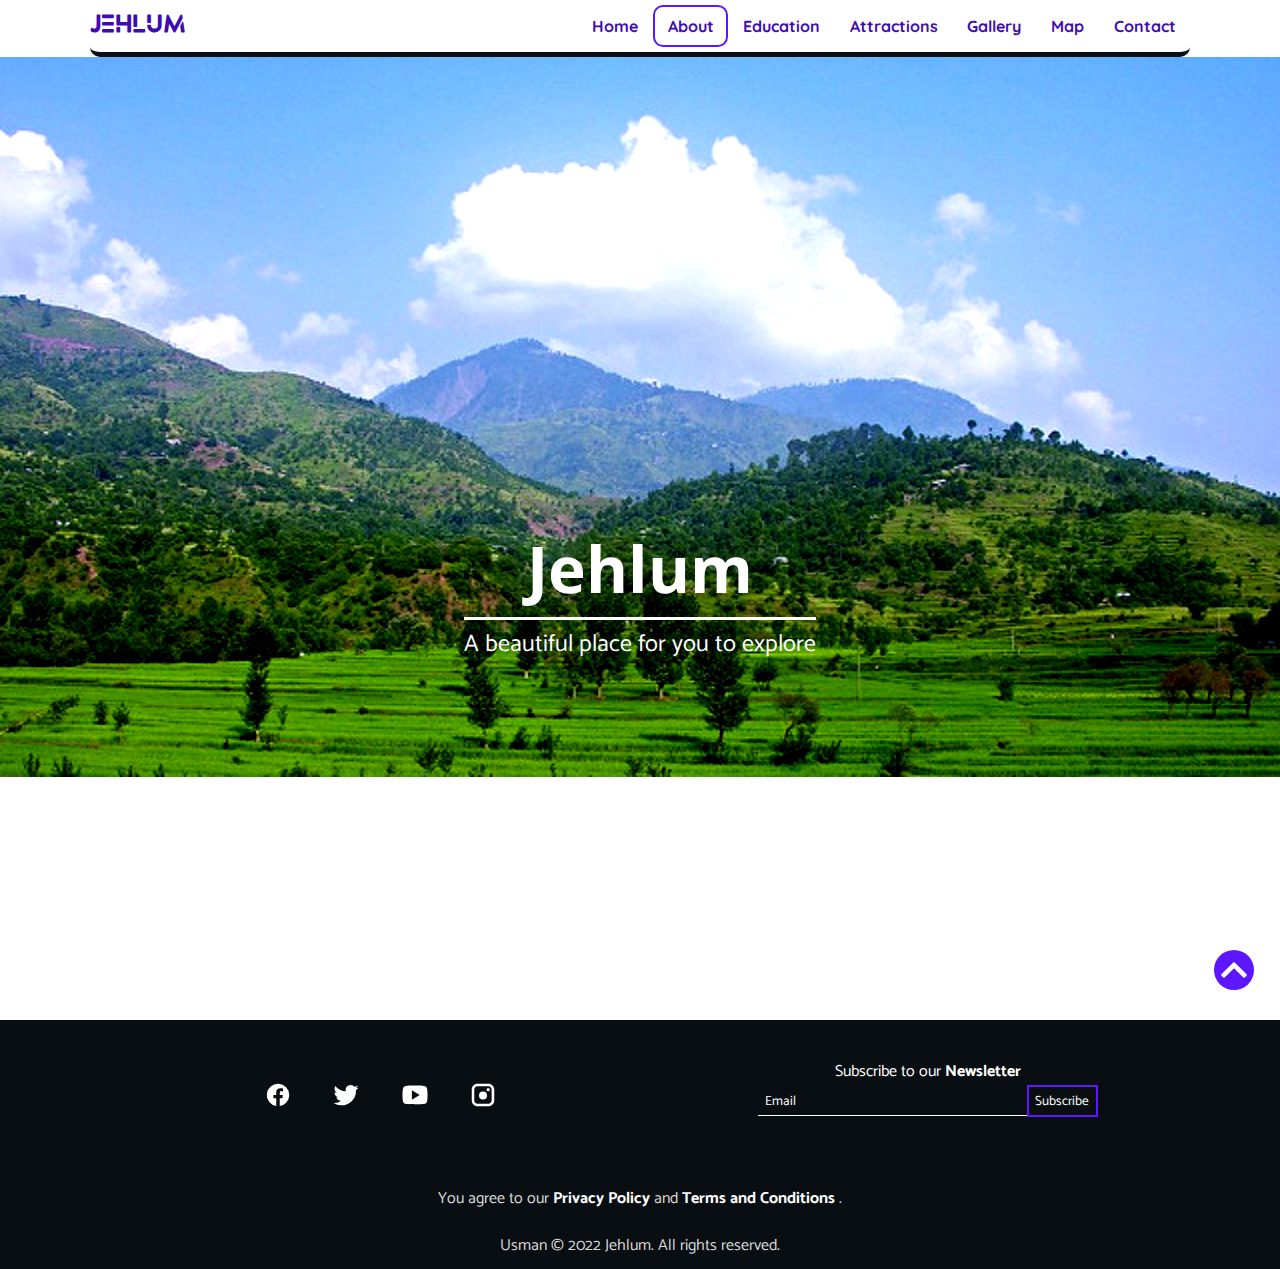
==== pages/about.html @ de86bc1b "created basic structure" ====
<!DOCTYPE html>
<html lang="en">

<head>
    <meta charset="UTF-8">
    <meta name="viewport" content="width=device-width, initial-scale=1.0">
    <link rel="stylesheet" href="../css/styles.css">
    <title>Jehlum - Home</title>
</head>

<body id="top">
    <header>
        <nav>
            <div class="navbar-container">
                <div id="logo">
                    <p>
                        <a href="../index.html">Jehlum</a>
                    </p>
                </div>
                <div class="menus">
                    <div class="navbar-menu-bars">
                        <a href="#" title="Menu">
                            <svg viewBox="0 0 283 200">
                                <rect x="0" y="0" style="fill:#010002;" width="283" height="47" />
                                <rect x="0" y="80" style="fill:#010002;" width="283" height="47" />
                                <rect x="0" y="160" style="fill:#010002;" width="283" height="47" />
                            </svg>
                        </a>
                    </div>

                    <div class="navbar-menu-list">
                        <ul>
                            <li><a href="../index.html">Home</a></li>
                            <li id="current_selected_nav"><a href="#">About</a></li>
                            <li>
                                <div class="dropdown">
                                    <a class="first" href="education/dina.html">Education</a>
                                    <div class="dropdown-content">
                                        <a href="education/dina.html">Dina</a>
                                        <a href="education/sohawa.html">Sohawa</a>
                                    </div>
                                </div>
                            </li>
                            <li>
                                <div class="dropdown">
                                    <a href="attraction/khewramines.html">Attractions</a>
                                    <div class="dropdown-content">
                                        <a href="attraction/khewramines.html">Khewra Mines</a>
                                        <a href="attraction/rohtasfort.html">Rohtas Fort</a>
                                    </div>
                                </div>
                            </li>
                            <li><a href="gallery.html">Gallery</a></li>
                            <li><a href="map.html">Map</a></li>
                            <li><a href="contact.html">Contact</a></li>
                        </ul>
                    </div>
                </div>
            </div>
        </nav>
    </header>
    <div class="page">
        <div class="cover-container">
            <figure id="cover-image">
                <img src="../graphics/images/home_cover.jpg" alt="cover">
            </figure>
            <div class="cover-content">
                <h1>
                    Jehlum
                </h1>
                <p>
                    A beautiful place for you to explore
                </p>
            </div>
        </div>
        <div class="main-container">
            <main>

            </main>
        </div>
        <footer>
            <div class="footer-container">
                <div id="back-to-top">
                    <a href="#top" title="Back to Top">
                        <svg viewBox="-32 0 512 512">
                            <path
                                d="M240.971 130.524l194.343 194.343c9.373 9.373 9.373 24.569 0 33.941l-22.667 22.667c-9.357 9.357-24.522 9.375-33.901.04L224 227.495 69.255 381.516c-9.379 9.335-24.544 9.317-33.901-.04l-22.667-22.667c-9.373-9.373-9.373-24.569 0-33.941L207.03 130.525c9.372-9.373 24.568-9.373 33.941-.001z">
                            </path>
                        </svg>
                    </a>
                </div>
                <div class="footer-top">
                    <div class="social-links">
                        <ul>
                            <li>
                                <a href="https://www.facebook.com/" title="Facebook" target="_blank">
                                    <svg viewBox="0 0 24 24">
                                        <path
                                            d="M21 12a9 9 0 10-10.41 8.89V14.6H8.31V12h2.28v-2A3.18 3.18 0 0114 6.52a14.32 14.32 0 012 .17v2.22h-1.13a1.29 1.29 0 00-1.46 1.4V12h2.49l-.4 2.6h-2.09v6.29A9 9 0 0021 12z">
                                        </path>
                                    </svg>
                                </a>
                            </li>
                            <li>
                                <a href="https://twitter.com/" title="Twitter" target="_blank">
                                    <svg viewBox="0 0 24 24">
                                        <path
                                            d="M8.29 20.25A11.59 11.59 0 0020 8.78v-.73a8.3 8.3 0 002-2.13 8.36 8.36 0 01-2.36.65 4.16 4.16 0 001.81-2.27 8.19 8.19 0 01-2.61 1 4.11 4.11 0 00-7 3.75 11.7 11.7 0 01-8.45-4.3 4.11 4.11 0 001.27 5.48 4.06 4.06 0 01-1.86-.52 4.11 4.11 0 003.29 4 4.13 4.13 0 01-1.85.07 4.12 4.12 0 003.83 2.85A8.25 8.25 0 013 18.47a7.929 7.929 0 01-1-.06 11.69 11.69 0 006.29 1.84">
                                        </path>
                                    </svg>
                                </a>
                            </li>
                            <li>
                                <a href="https://www.youtube.com/" title="Youtube" target="_blank">
                                    <svg viewBox="0 0 24 24">
                                        <path
                                            d="M21.79993,7.7356a4.80987,4.80987,0,0,0-.79456-2.1189,2.75914,2.75914,0,0,0-2.00378-.9021c-2.799-.217-6.9972-.217-6.9972-.217H11.995s-4.19812,0-6.99659.217a2.75983,2.75983,0,0,0-2.00378.9021,4.81806,4.81806,0,0,0-.79456,2.1189A34.36132,34.36132,0,0,0,2,11.18787v1.618a34.35272,34.35272,0,0,0,.20007,3.45288,4.8,4.8,0,0,0,.79456,2.11694,3.27043,3.27043,0,0,0,2.20508.91211C6.79956,19.45166,12,19.50232,12,19.50232s4.20264-.00745,7.00159-.22192a2.77147,2.77147,0,0,0,2.00378-.90406,4.80739,4.80739,0,0,0,.79456-2.11682A34.37352,34.37352,0,0,0,22,12.8064V11.18848A34.36535,34.36535,0,0,0,21.79993,7.7356ZM9.50232,15.75122V8.24878L15.75427,12Z">
                                        </path>
                                    </svg>
                                </a>
                            </li>
                            <li>
                                <a href="https://www.instagram.com/" title="Instagram" target="_blank">
                                    <svg viewBox="0 0 24 24">
                                        <path
                                            d="M16.3 5c1.4 0 2.6 1.2 2.6 2.6v8.8c0 1.4-1.2 2.6-2.6 2.6H7.6C6.2 19 5 17.8 5 16.4V7.6C5 6.2 6.1 5 7.6 5h8.7m0-2H7.6C5 3 3 5.1 3 7.6v8.8C3 18.9 5.1 21 7.6 21h8.8c2.5 0 4.6-2.1 4.6-4.6V7.6C20.9 5.1 18.9 3 16.3 3z">
                                        </path>
                                        <circle cx="12" cy="12.4" r="3.2"></circle>
                                        <circle cx="16.1" cy="7.7" r="1.3"></circle>
                                    </svg>
                                </a>
                            </li>
                        </ul>
                    </div>
                    <div class="newsletter">
                        <form action="#">
                            <div class="form-header">
                                <label for="email" class="newsletter-label">
                                    Subscribe to our <strong>Newsletter</strong>
                                </label>
                            </div>
                            <div class="form-values">
                                <input class="list" type="email" id="email" name="email" value="" placeholder="Email">
                                <button class="list" type="submit">
                                    Subscribe
                                </button>
                            </div>
                        </form>
                    </div>
                </div>
                <div class="footer-bottom">
                    <div class="privacy-policy">
                        <p>
                            You agree to our
                            <a href="privacypolicy.html"><strong>Privacy Policy</strong></a>
                            and
                            <a href="#"><strong>Terms and Conditions</strong></a>
                            .
                        </p>
                    </div>
                    <div class="copyright">
                        <p>
                            Usman &copy; 2022 Jehlum. All rights reserved.
                        </p>
                    </div>
                </div>
            </div>
        </footer>
    </div>
</body>

</html>
---- css/styles.css ----
@font-face {
    font-family: logoFont;
    src: url(../fonts/lequire_logo.otf);
}

@font-face {
    font-family: titleFont;
    src: url(../fonts/opensans_h1.ttf);
}

@font-face {
    font-family: headingFont;
    src: url(../fonts/quicksand_h2.ttf);
}

@font-face {
    font-family: paragraphFont;
    src: url(../fonts/catamaran_p.ttf);
}

:root {
    --black-color: #000;
    --white-color: #fff;
    --main-color: #3e0cb3;
    --second-color: #090e12;
    --third-color: #5c17ff;
    --fourth-color: #dad9d9;
}

body {
    width: 100%;
    background-color: var(--white-color);
    margin: 0;
    padding: 0;
}

h1 {
    font-family: titleFont, sans-serif;
    font-weight: bolder;
    font-size: 2rem;
}

h2 {
    font-size: 1.5rem !important;
}

h2,
p {
    font-family: paragraphFont, sans-serif;
    font-size: 1rem;
    color: var(--black-color);
}

.main-container {
    max-width: 1355px;
    margin: auto;
    padding: 5%;
}

.navbar-container {
    display: flex;
    justify-content: space-between;
    align-items: center;
    border-bottom: solid 5px var(--second-color);
    padding-bottom: 0.5vh 0;
    max-width: 1450px;
    margin: 0 7%;
    border-radius: 10px;
}

#logo p {
    font-family: logoFont;
    font-size: 1.5rem;
    font-weight: bold;
    margin: 0;
}

#logo p a {
    text-decoration: none;
    color: var(--main-color);
}

#logo p a:hover {
    text-shadow: 0 0 20px var(--main-color);
}

/* Mobile First Design */

.navbar-menu-bars {
    margin: 20px 30px;
}

.navbar-menu-bars a svg {
    width: 30px;
    height: auto;
    z-index: 1;
}

.navbar-menu-bars a svg:hover {
    box-shadow: 0 0 20px var(--third-color);
}

.navbar-menu-list {
    display: none;
}

footer {
    background-color: var(--second-color);
}

.footer-top {
    display: flex;
    flex-direction: column;
    padding: 0;
    margin: 0;
}

.social-links ul {
    display: flex;
    justify-content: center;
    align-items: center;
    padding: 0;
}

.social-links ul li {
    list-style: none;
    padding: 1% 1.5%;
}

.social-links ul li a svg:hover {
    border-radius: 40%;
    background-color: var(--main-color);
}

.social-links ul li a svg {
    width: 30px;
    padding: 5px;
    height: auto;
}

.social-links ul li a svg path,
.social-links ul li a svg circle {
    fill: var(--white-color);
}

.newsletter form {
    display: flex;
    flex-direction: column;
    align-items: center;
    justify-content: center;
    padding: 0;
    margin: 0;
}

.newsletter form .form-header label {
    padding: 10px;
    margin: 0;
    font-family: paragraphFont, sans-serif;
    color: var(--white-color);
}

.newsletter form .form-values {
    width: 100%;
    display: flex;
    align-items: center;
    justify-content: center;
    margin: 0 0 3% 0;
}

.newsletter form .form-values input {
    width: 40%;
    background-color: inherit;
    color: var(--white-color) !important;
    border: none;
    font-family: paragraphFont, sans-serif !important;
    padding: 0.5% 1%;
    border-bottom: solid 1px var(--white-color);
    font-family: paragraphFont, sans-serif;
}

.newsletter form .form-values input::placeholder {
    /* For Chrome, Firefox, Opera, Safari 10.1+ */
    color: var(--white-color);
    opacity: 1;
}

.newsletter form .form-values input:-ms-input-placeholder {
    /* For Internet Explorer 10+ */
    color: var(--white-color);
}

.newsletter form .form-values input::-ms-input-placeholder {
    /* For Microsoft Edge */
    color: var(--white-color);
}

.newsletter form .form-values input:focus {
    width: 50%;
    border: none;
    border-bottom: solid 1px var(--main-color);
    outline: none;
}

.newsletter form .form-values button {
    background-color: inherit;
    color: var(--white-color);
    font-family: paragraphFont, sans-serif;
    border: var(--third-color) solid 2px;
    padding: 0.5% 1%;
    cursor: pointer;
}

.newsletter form .form-values button:hover {
    background-color: var(--main-color);
    border: var(--main-color) solid 2px;
    box-shadow: 0 0 10px var(--main-color);
    color: var(--white-color);
}

.footer-bottom {
    display: flex;
    flex-direction: column;
    justify-content: center;
    align-items: center;
    text-align: center;
    margin-top: 2%;
}

.footer-bottom p {
    font-size: 1rem;
    color: var(--fourth-color);
    padding: 10px;
    margin: 0;
}

.footer-bottom p a {
    color: var(--white-color);
    text-decoration: none;
}

.footer-bottom p a:hover {
    text-decoration: underline;
    text-decoration-color: var(--white-color);
}

#back-to-top a svg {
    width: 30px;
    height: auto;
    padding: 5px;
    float: right;
    margin: -70px 2% 0 0;
    background-color: var(--third-color);
    border-radius: 30px;
}

#back-to-top a svg:hover {
    box-shadow: 0 0 10px var(--main-color);
    background-color: var(--main-color);
}

#back-to-top a svg path {
    fill: var(--white-color);
}

.footer-container {
    margin-top: 20%;
}

#cover-image {
    margin: 0;
    margin-top: 5%;
}

#cover-image img {
    width: 100%;
    height: auto;
    z-index: 0;
    filter: blur(2px);
    filter: contrast(1.5);
    /* opacity: 80%; */
}

.cover-content {
    display: flex;
    flex-direction: column;
    justify-content: center;
    align-items: center;
    text-align: center;
    position: relative;
    z-index: 1;
    margin-top: -25%;
    margin-bottom: 15%;
}

.cover-content h1 {
    margin: 0;
    color: var(--white-color);
}

.cover-content p {
    margin: 5px 0;
    padding: 5px 0;
    border-top: solid 3px var(--white-color);
    color: var(--white-color);
}

.jehlum-home p {
    text-align: justify;
}

.aside-image {
    display: flex;
    flex-direction: column;
    padding: 0;
    margin: 0;
    justify-content: center;
}

.aside-image figure {
    padding: 0;
    margin: 0;
}

.aside-image figure img {
    width: 100%;
    height: 50vw;
    padding: 0;
    margin: 0;
}

/* Tablets */

@media screen and (min-width: 700px) {
    /* Mostly same as Mobile */

    .newsletter form input:focus {
        width: 40%;
    }

    .footer-container {
        margin-top: 10%;
    }

    #cover-image img {
        width: 100%;
        height: 70vh;
    }

    .cover-content h1 {
        font-size: 3rem;
    }

    .cover-content p {
        font-size: 1.2rem;
    }

    h2 {
        font-size: 1.5rem !important;
    }

}

/* Desktops */

@media screen and (min-width: 1024px) {

    .navbar-menu-bars {
        display: none;
    }

    .navbar-menu-list {
        display: block;
    }

    .navbar-menu-list ul {
        padding: 0;
        display: flex;
        justify-content: center;
        text-align: center;
    }

    .navbar-menu-list ul li {
        list-style-type: none;
    }

    .navbar-menu-list ul li a {
        text-decoration: none;
        font-family: headingFont, Calibri;
        font-weight: bold;
        color: var(--main-color);
        font-size: 1rem;
        padding: 1vh 1vw;
        border: var(--white-color) solid 2px;
        position: relative;
        z-index: 0;
    }

    .navbar-menu-list ul li a:hover {
        border: var(--third-color) solid 2px;
        box-shadow: 0 0 10px var(--third-color);
        border-radius: 10px;
        z-index: 9;
    }

    .cover-container {
        z-index: 0;
    }

    .navbar-menu-list ul li .dropdown {
        position: relative;
        display: inline-block;
    }

    .navbar-menu-list ul li .dropdown .dropdown-content {
        padding: 20px;
        position: absolute;
        display: none;
        background-color: transparent;
        background-color: var(--white-color);
    }

    .navbar-menu-list ul li .dropdown .dropdown-content a {
        border: inherit solid 2px;
    }

    .navbar-menu-list ul li .dropdown:hover .dropdown-content {
        display: flex;
        flex-direction: column;
        z-index: 3;
    }

    .navbar-menu-list ul li .dropdown .dropdown-content a:hover {
        z-index: 4;
        border: var(--third-color) solid 2px;
    }

    #current_selected_nav a {
        border: var(--third-color) solid 2px;
        border-radius: 10px;
        z-index: 1;
    }

    .footer-top {
        flex-direction: row;
        justify-content: space-around;
        align-items: center;
    }

    .footer-container {
        margin-top: 7%;
    }

    .social-links {
        width: 50%;
        margin: 3% 0 1% 0;
    }

    .social-links ul {
        margin: 0;
        margin-right: -10%;
    }

    .social-links ul li {
        margin-right: 1%;
    }

    .newsletter {
        margin: 3% 0 1% 0;
        margin-left: -10%;
        width: 50%;
    }

    .newsletter form input {
        width: 50%;
    }

    .newsletter form input:focus {
        width: 60%;
    }

    #cover-image {
        margin: 0;
    }

    #cover-image img {
        width: 100%;
        height: 80vh;
    }

    .cover-content {
        margin-top: -20%;
        margin-bottom: 10%;
    }

    .cover-content h1 {
        font-size: 4rem;
    }

    .cover-content p {
        font-size: 1.5rem;
    }

    .aside-image {
        flex-direction: row;
        align-items: center;
    }

    .aside-image figure {
        width: 50%;
    }

    .aside-image figure img {
        width: 90%;
        height: auto;
        padding: 2%;
        margin: 0;
    }

    .aside-image p {
        width: 50%;
    }

}

/* Larger than 2k */

@media screen and (min-width: 1920px) {

    .navbar-container {
        margin: 0 auto;
    }
}
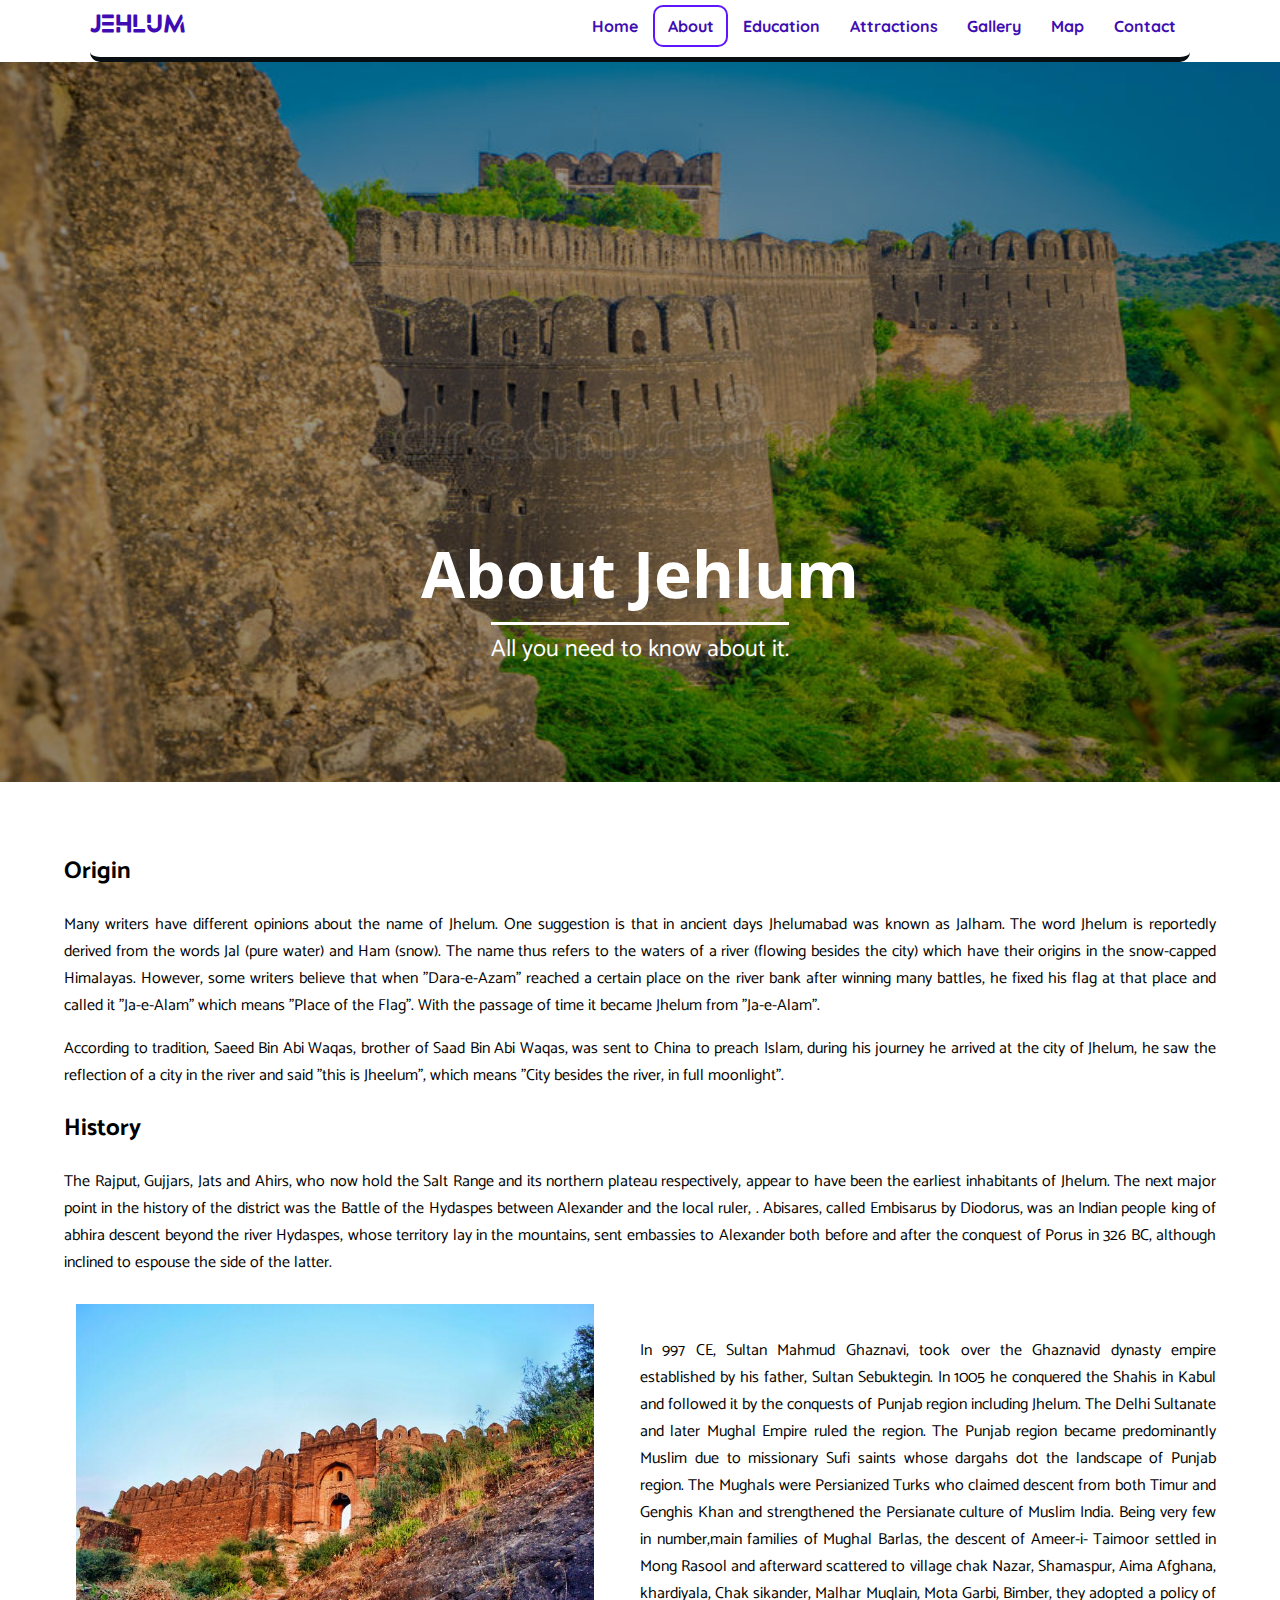
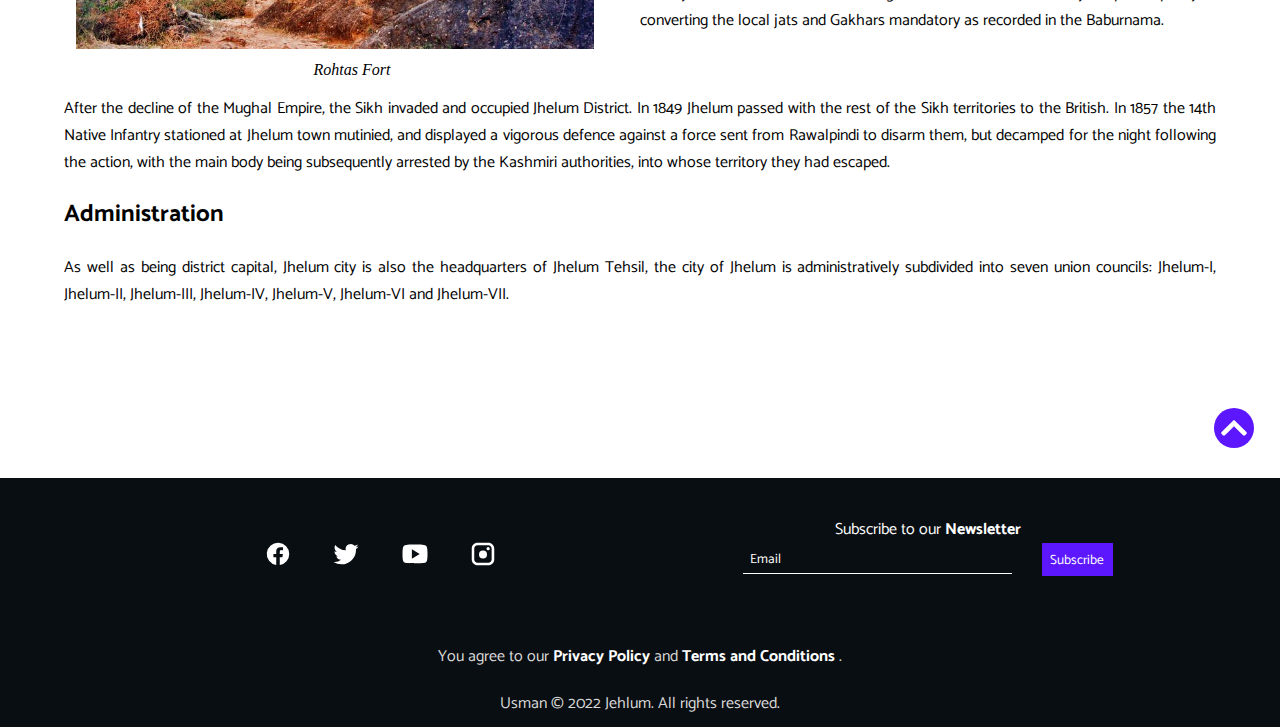
==== commit 9cf7619d: "update" ====
--- a/pages/about.html
+++ b/pages/about.html
@@ -5,7 +5,7 @@
     <meta charset="UTF-8">
     <meta name="viewport" content="width=device-width, initial-scale=1.0">
     <link rel="stylesheet" href="../css/styles.css">
-    <title>Jehlum - Home</title>
+    <title>About Jehlum</title>
 </head>
 
 <body id="top">
@@ -62,20 +62,95 @@
     <div class="page">
         <div class="cover-container">
             <figure id="cover-image">
-                <img src="../graphics/images/home_cover.jpg" alt="cover">
+                <img src="../graphics/images/aboutcover.jpg" alt="about page cover">
             </figure>
             <div class="cover-content">
                 <h1>
-                    Jehlum
+                    About Jehlum
                 </h1>
                 <p>
-                    A beautiful place for you to explore
+                    All you need to know about it.
                 </p>
             </div>
         </div>
         <div class="main-container">
             <main>
-
+                <div class="jehlum-home">
+                    <article class="origin">
+                        <h2>
+                            Origin
+                        </h2>
+                        <p>
+                            Many writers have different opinions about the name of Jhelum. One suggestion is that in
+                            ancient days Jhelumabad was known as Jalham. The word Jhelum is reportedly derived from the
+                            words Jal (pure water) and Ham (snow). The name thus refers to the waters of a river
+                            (flowing besides the city) which have their origins in the snow-capped Himalayas.
+                            However, some writers believe that when "Dara-e-Azam" reached a certain place on the river
+                            bank after winning many battles, he fixed his flag at that place and called it "Ja-e-Alam"
+                            which means "Place of the Flag". With the passage of time it became Jhelum from "Ja-e-Alam".
+                        </p>
+                        <p>
+                            According to tradition, Saeed Bin Abi Waqas, brother of Saad Bin Abi Waqas, was sent to
+                            China to preach Islam, during his journey he arrived at the city of Jhelum, he saw the
+                            reflection of a city in the river and said "this is Jheelum", which means "City
+                            besides the river, in full moonlight".
+                        </p>
+                    </article>
+                    <article class="history">
+                        <h2>
+                            History
+                        </h2>
+                        <p>
+                            The Rajput, Gujjars, Jats and Ahirs, who now hold the Salt Range and its
+                            northern plateau respectively, appear to have been the earliest inhabitants of Jhelum.
+                            The next major point in the history of the district was the Battle of the Hydaspes between
+                            Alexander and the local ruler, . Abisares, called
+                            Embisarus by Diodorus, was an Indian people king of abhira descent
+                            beyond the river Hydaspes, whose territory lay in the mountains, sent embassies to Alexander
+                            both before and after the conquest of Porus in 326 BC, although inclined to espouse the side
+                            of the latter.
+                        </p>
+                        <div class="aside-image">
+                            <figure>
+                                <img src="../graphics/images/about1.jpg" alt="Home Jehlum River">
+                                <figcaption>
+                                    <em>Rohtas Fort</em>
+                                </figcaption>
+                            </figure>
+                            <p>
+                                In 997 CE, Sultan Mahmud Ghaznavi, took over the Ghaznavid dynasty empire established by
+                                his father, Sultan Sebuktegin. In 1005 he conquered the Shahis in Kabul and followed it
+                                by the conquests of Punjab region including Jhelum. The Delhi Sultanate and later Mughal
+                                Empire ruled the region. The Punjab region became predominantly Muslim due to missionary
+                                Sufi saints whose dargahs dot the landscape of Punjab region. The Mughals were
+                                Persianized Turks who claimed descent from both Timur and Genghis Khan and strengthened
+                                the Persianate culture of Muslim India. Being very few in number,main families of Mughal
+                                Barlas, the descent of Ameer-i- Taimoor settled in Mong Rasool and afterward scattered
+                                to village chak Nazar, Shamaspur, Aima Afghana, khardiyala, Chak sikander, Malhar
+                                Muglain, Mota Garbi, Bimber, they adopted a policy of converting the local jats and
+                                Gakhars mandatory as recorded in the Baburnama.
+                            </p>
+                        </div>
+                        <p>
+                            After the decline of the Mughal Empire, the Sikh invaded and occupied Jhelum District. In
+                            1849 Jhelum passed with the rest of the Sikh territories to the British. In 1857 the 14th
+                            Native Infantry stationed at Jhelum town mutinied, and displayed a vigorous defence against
+                            a force sent from Rawalpindi to disarm them, but decamped for the night following the
+                            action, with the main body being subsequently arrested by the Kashmiri authorities, into
+                            whose territory they had escaped.
+                        </p>
+                    </article>
+                    <article class="administration">
+                        <h2>
+                            Administration
+                        </h2>
+                        <p>
+                            As well as being district capital, Jhelum city is also the headquarters of Jhelum Tehsil,
+                            the city of Jhelum is administratively subdivided into seven union councils: Jhelum-I,
+                            Jhelum-II, Jhelum-III, Jhelum-IV, Jhelum-V, Jhelum-VI and Jhelum-VII.
+                        </p>
+                    </article>
+                </div>
             </main>
         </div>
         <footer>
--- a/css/styles.css
+++ b/css/styles.css
@@ -1,21 +1,21 @@
 @font-face {
     font-family: logoFont;
-    src: url(../fonts/lequire_logo.otf);
+    src: url(../fonts/lequireLogo.otf);
 }
 
 @font-face {
     font-family: titleFont;
-    src: url(../fonts/opensans_h1.ttf);
+    src: url(../fonts/opensansH1.ttf);
 }
 
 @font-face {
     font-family: headingFont;
-    src: url(../fonts/quicksand_h2.ttf);
+    src: url(../fonts/quicksandH2.ttf);
 }
 
 @font-face {
     font-family: paragraphFont;
-    src: url(../fonts/catamaran_p.ttf);
+    src: url(../fonts/catamaranP.ttf);
 }
 
 :root {
@@ -35,7 +35,7 @@
 }
 
 h1 {
-    font-family: titleFont, sans-serif;
+    font-family: titleFont, Arial, sans-serif, Calibri;
     font-weight: bolder;
     font-size: 2rem;
 }
@@ -46,7 +46,7 @@
 
 h2,
 p {
-    font-family: paragraphFont, sans-serif;
+    font-family: paragraphFont, Arial, sans-serif, Calibri;
     font-size: 1rem;
     color: var(--black-color);
 }
@@ -62,14 +62,14 @@
     justify-content: space-between;
     align-items: center;
     border-bottom: solid 5px var(--second-color);
-    padding-bottom: 0.5vh 0;
+    padding-bottom: 0.5vh;
     max-width: 1450px;
     margin: 0 7%;
     border-radius: 10px;
 }
 
 #logo p {
-    font-family: logoFont;
+    font-family: logoFont, Arial, sans-serif, Calibri;
     font-size: 1.5rem;
     font-weight: bold;
     margin: 0;
@@ -96,6 +96,10 @@
     z-index: 1;
 }
 
+.navbar-menu-bars a svg rect {
+    fill: var(--main-color) !important;
+}
+
 .navbar-menu-bars a svg:hover {
     box-shadow: 0 0 20px var(--third-color);
 }
@@ -155,7 +159,7 @@
 .newsletter form .form-header label {
     padding: 10px;
     margin: 0;
-    font-family: paragraphFont, sans-serif;
+    font-family: paragraphFont, Arial, sans-serif, Calibri;
     color: var(--white-color);
 }
 
@@ -169,19 +173,19 @@
 
 .newsletter form .form-values input {
     width: 40%;
+    margin-right: 30px;
     background-color: inherit;
     color: var(--white-color) !important;
     border: none;
     font-family: paragraphFont, sans-serif !important;
     padding: 0.5% 1%;
     border-bottom: solid 1px var(--white-color);
-    font-family: paragraphFont, sans-serif;
+    font-family: paragraphFont, Arial, sans-serif, Calibri;
 }
 
 .newsletter form .form-values input::placeholder {
     /* For Chrome, Firefox, Opera, Safari 10.1+ */
     color: var(--white-color);
-    opacity: 1;
 }
 
 .newsletter form .form-values input:-ms-input-placeholder {
@@ -202,9 +206,9 @@
 }
 
 .newsletter form .form-values button {
-    background-color: inherit;
-    color: var(--white-color);
-    font-family: paragraphFont, sans-serif;
+    background-color: var(--third-color);
+    color: var(--white-color);
+    font-family: paragraphFont, Arial, sans-serif, Calibri;
     border: var(--third-color) solid 2px;
     padding: 0.5% 1%;
     cursor: pointer;
@@ -277,7 +281,7 @@
     z-index: 0;
     filter: blur(2px);
     filter: contrast(1.5);
-    /* opacity: 80%; */
+    filter: brightness(60%);
 }
 
 .cover-content {
@@ -289,7 +293,6 @@
     position: relative;
     z-index: 1;
     margin-top: -25%;
-    margin-bottom: 15%;
 }
 
 .cover-content h1 {
@@ -319,6 +322,10 @@
 .aside-image figure {
     padding: 0;
     margin: 0;
+    display: flex;
+    flex-direction: column;
+    justify-content: center;
+    text-align: center;
 }
 
 .aside-image figure img {
@@ -344,6 +351,10 @@
     #cover-image img {
         width: 100%;
         height: 70vh;
+    }
+
+    .cover-content {
+        margin-bottom: 5vh;
     }
 
     .cover-content h1 {
@@ -420,7 +431,8 @@
     }
 
     .navbar-menu-list ul li .dropdown .dropdown-content a {
-        border: inherit solid 2px;
+        border: var(--white-color) solid 2px;
+        white-space: nowrap;
     }
 
     .navbar-menu-list ul li .dropdown:hover .dropdown-content {
@@ -489,7 +501,7 @@
 
     .cover-content {
         margin-top: -20%;
-        margin-bottom: 10%;
+        margin-bottom: 10vh;
     }
 
     .cover-content h1 {
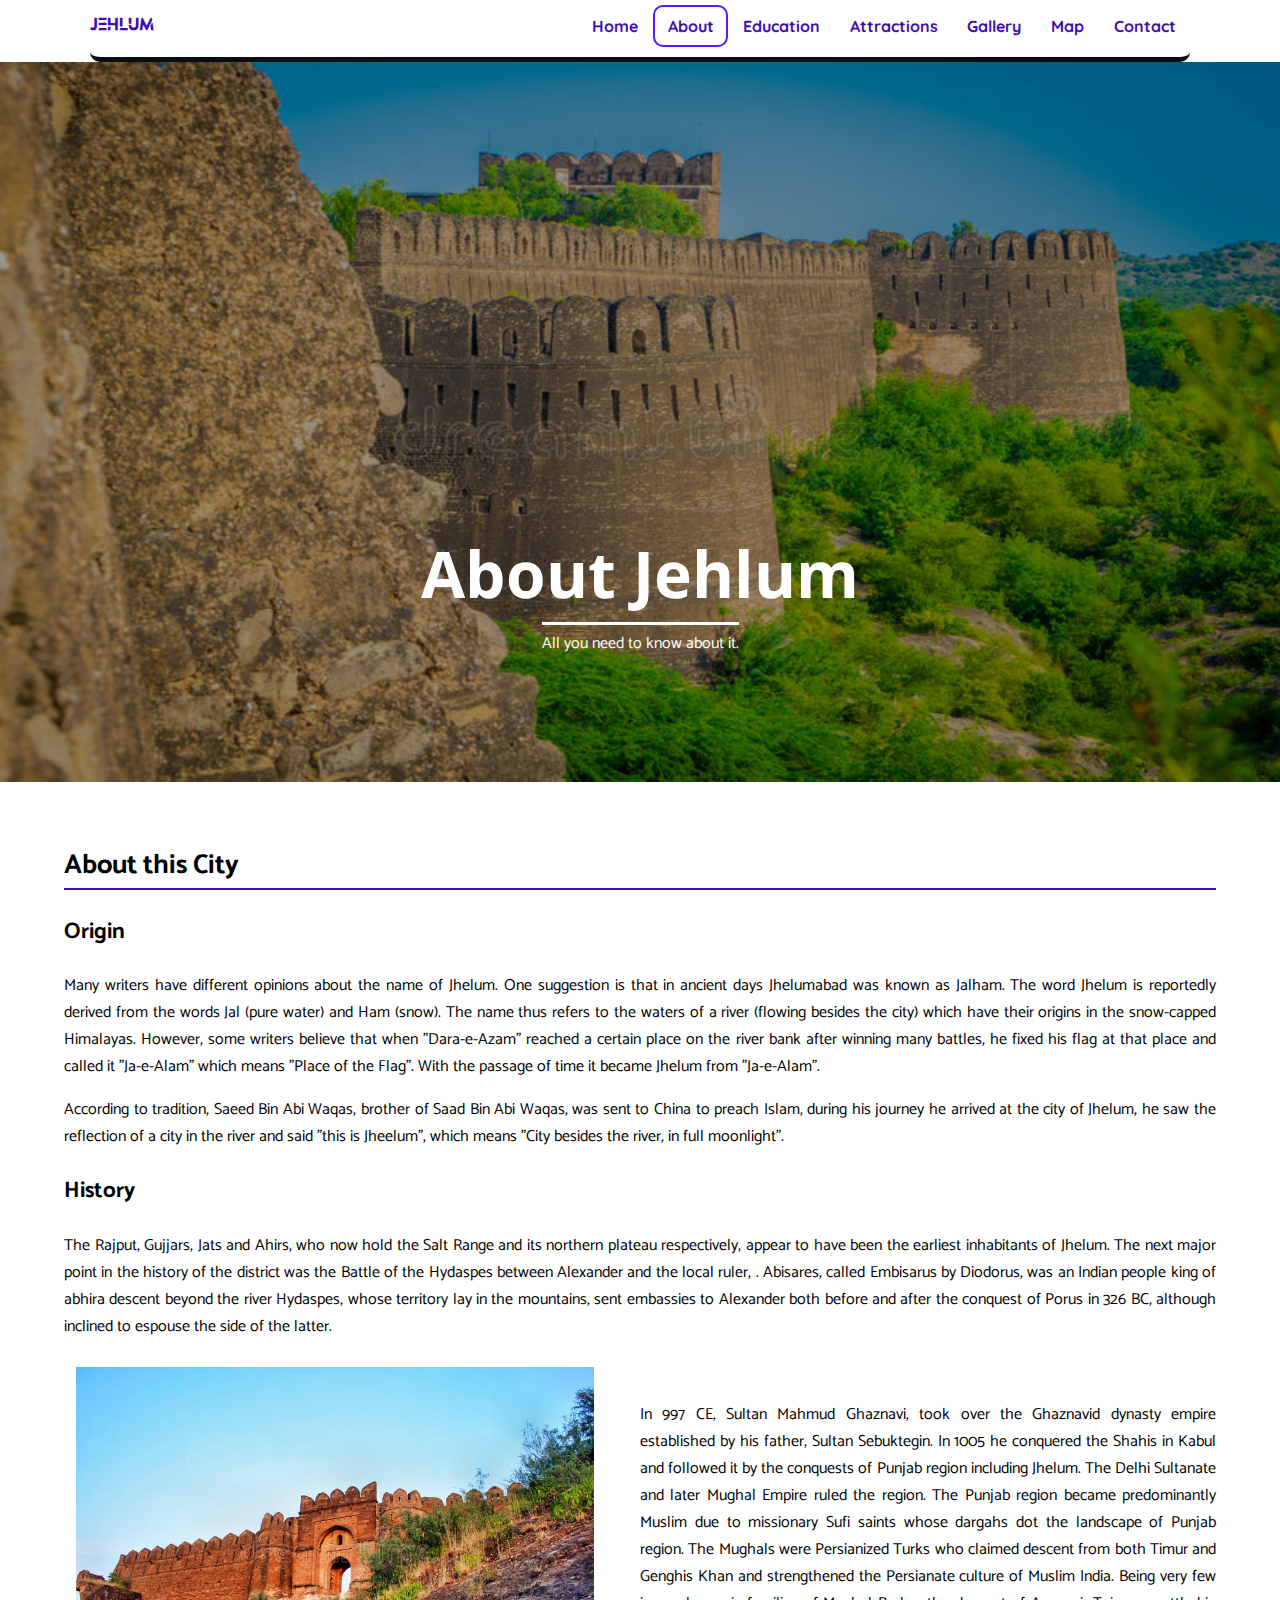
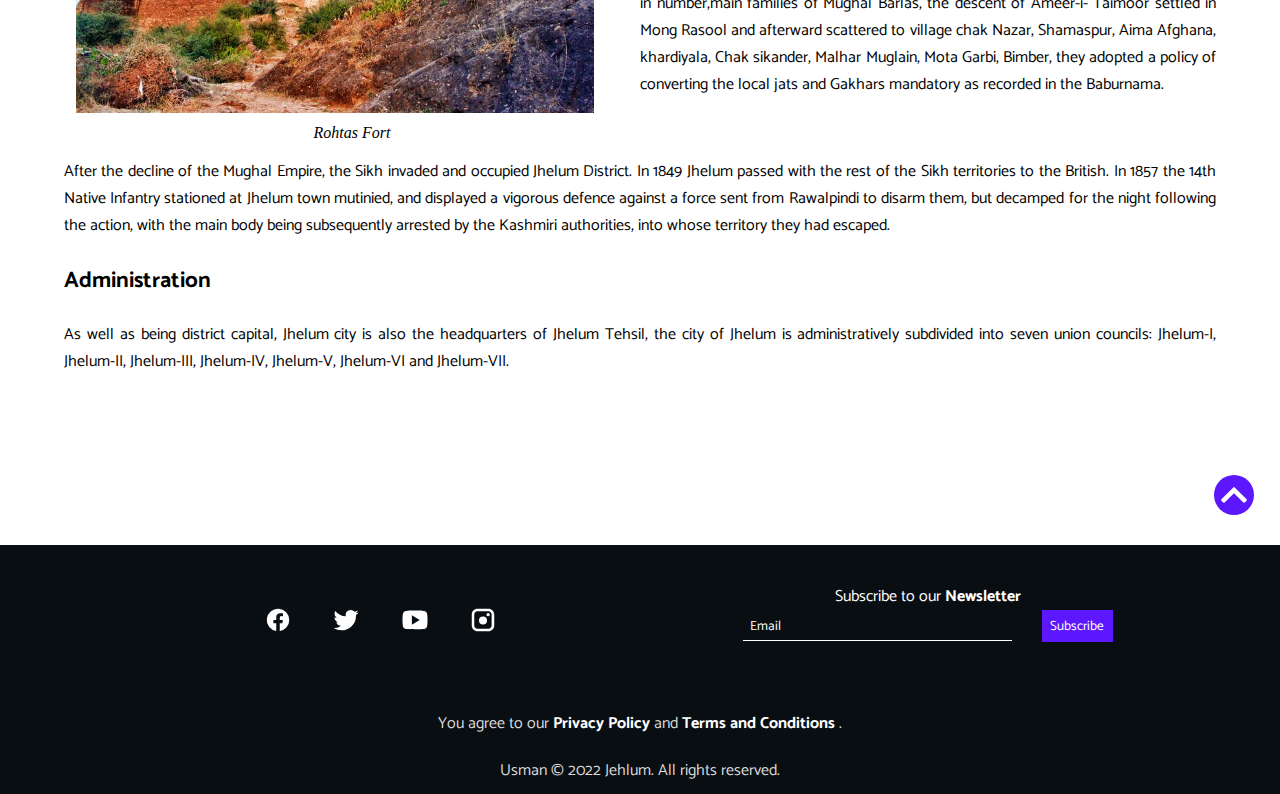
==== commit 41027134: "gallery init" ====
--- a/pages/about.html
+++ b/pages/about.html
@@ -21,9 +21,9 @@
                     <div class="navbar-menu-bars">
                         <a href="#" title="Menu">
                             <svg viewBox="0 0 283 200">
-                                <rect x="0" y="0" style="fill:#010002;" width="283" height="47" />
-                                <rect x="0" y="80" style="fill:#010002;" width="283" height="47" />
-                                <rect x="0" y="160" style="fill:#010002;" width="283" height="47" />
+                                <rect x="0" y="0" width="283" height="47" />
+                                <rect x="0" y="80" width="283" height="47" />
+                                <rect x="0" y="160" width="283" height="47" />
                             </svg>
                         </a>
                     </div>
@@ -75,11 +75,14 @@
         </div>
         <div class="main-container">
             <main>
-                <div class="jehlum-home">
+                <section class="jehlum-about">
+                    <h2>
+                        About this City
+                    </h2>
                     <article class="origin">
-                        <h2>
+                        <h3>
                             Origin
-                        </h2>
+                        </h3>
                         <p>
                             Many writers have different opinions about the name of Jhelum. One suggestion is that in
                             ancient days Jhelumabad was known as Jalham. The word Jhelum is reportedly derived from the
@@ -97,9 +100,9 @@
                         </p>
                     </article>
                     <article class="history">
-                        <h2>
+                        <h3>
                             History
-                        </h2>
+                        </h3>
                         <p>
                             The Rajput, Gujjars, Jats and Ahirs, who now hold the Salt Range and its
                             northern plateau respectively, appear to have been the earliest inhabitants of Jhelum.
@@ -112,7 +115,7 @@
                         </p>
                         <div class="aside-image">
                             <figure>
-                                <img src="../graphics/images/about1.jpg" alt="Home Jehlum River">
+                                <img src="../graphics/images/about1.jpg" alt="About Rohtas Fort">
                                 <figcaption>
                                     <em>Rohtas Fort</em>
                                 </figcaption>
@@ -141,16 +144,16 @@
                         </p>
                     </article>
                     <article class="administration">
-                        <h2>
+                        <h3>
                             Administration
-                        </h2>
+                        </h3>
                         <p>
                             As well as being district capital, Jhelum city is also the headquarters of Jhelum Tehsil,
                             the city of Jhelum is administratively subdivided into seven union councils: Jhelum-I,
                             Jhelum-II, Jhelum-III, Jhelum-IV, Jhelum-V, Jhelum-VI and Jhelum-VII.
                         </p>
                     </article>
-                </div>
+                </section>
             </main>
         </div>
         <footer>
--- a/css/styles.css
+++ b/css/styles.css
@@ -41,13 +41,22 @@
 }
 
 h2 {
+    font-size: 1.7rem !important;
+    border-bottom: var(--main-color) 2px solid;
+}
+
+h3 {
     font-size: 1.5rem !important;
 }
 
+p {
+    font-size: 1rem !important;
+}
+
 h2,
+h3,
 p {
     font-family: paragraphFont, Arial, sans-serif, Calibri;
-    font-size: 1rem;
     color: var(--black-color);
 }
 
@@ -307,7 +316,7 @@
     color: var(--white-color);
 }
 
-.jehlum-home p {
+main p {
     text-align: justify;
 }
 
@@ -333,6 +342,61 @@
     height: 50vw;
     padding: 0;
     margin: 0;
+}
+
+.map .map-container {
+    width: 100%;
+    margin-top: 7vh;
+}
+
+.map .map-container iframe {
+    padding: 0;
+    margin: 0;
+    width: 80%;
+    margin-left: 10%;
+    height: 80vh;
+    box-shadow: 0 0 5px var(--main-color);
+}
+
+.gallery {
+    width: 100%;
+    display: flex;
+    flex-direction: column;
+    justify-content: center;
+    align-items: center;
+    text-align: center;
+    margin-top: 7vh;
+}
+
+.split-two,
+.split-three,
+.split-left,
+.split-right {
+    width: 100%;
+    display: flex;
+    flex-direction: row;
+    justify-content: space-between;
+    align-items: center;
+    text-align: justify;
+    margin-top: 7vh;
+}
+
+.split-item {
+    width: 50%;
+}
+
+.split-three {
+}
+
+.split-left {
+}
+
+.split-right {
+}
+
+.image-full {
+    width: 100%;
+    margin-top: 7vh;
 }
 
 /* Tablets */
@@ -366,7 +430,11 @@
     }
 
     h2 {
-        font-size: 1.5rem !important;
+        font-size: 1.7rem !important;
+    }
+
+    h3 {
+        font-size: 1.4rem !important;
     }
 
 }
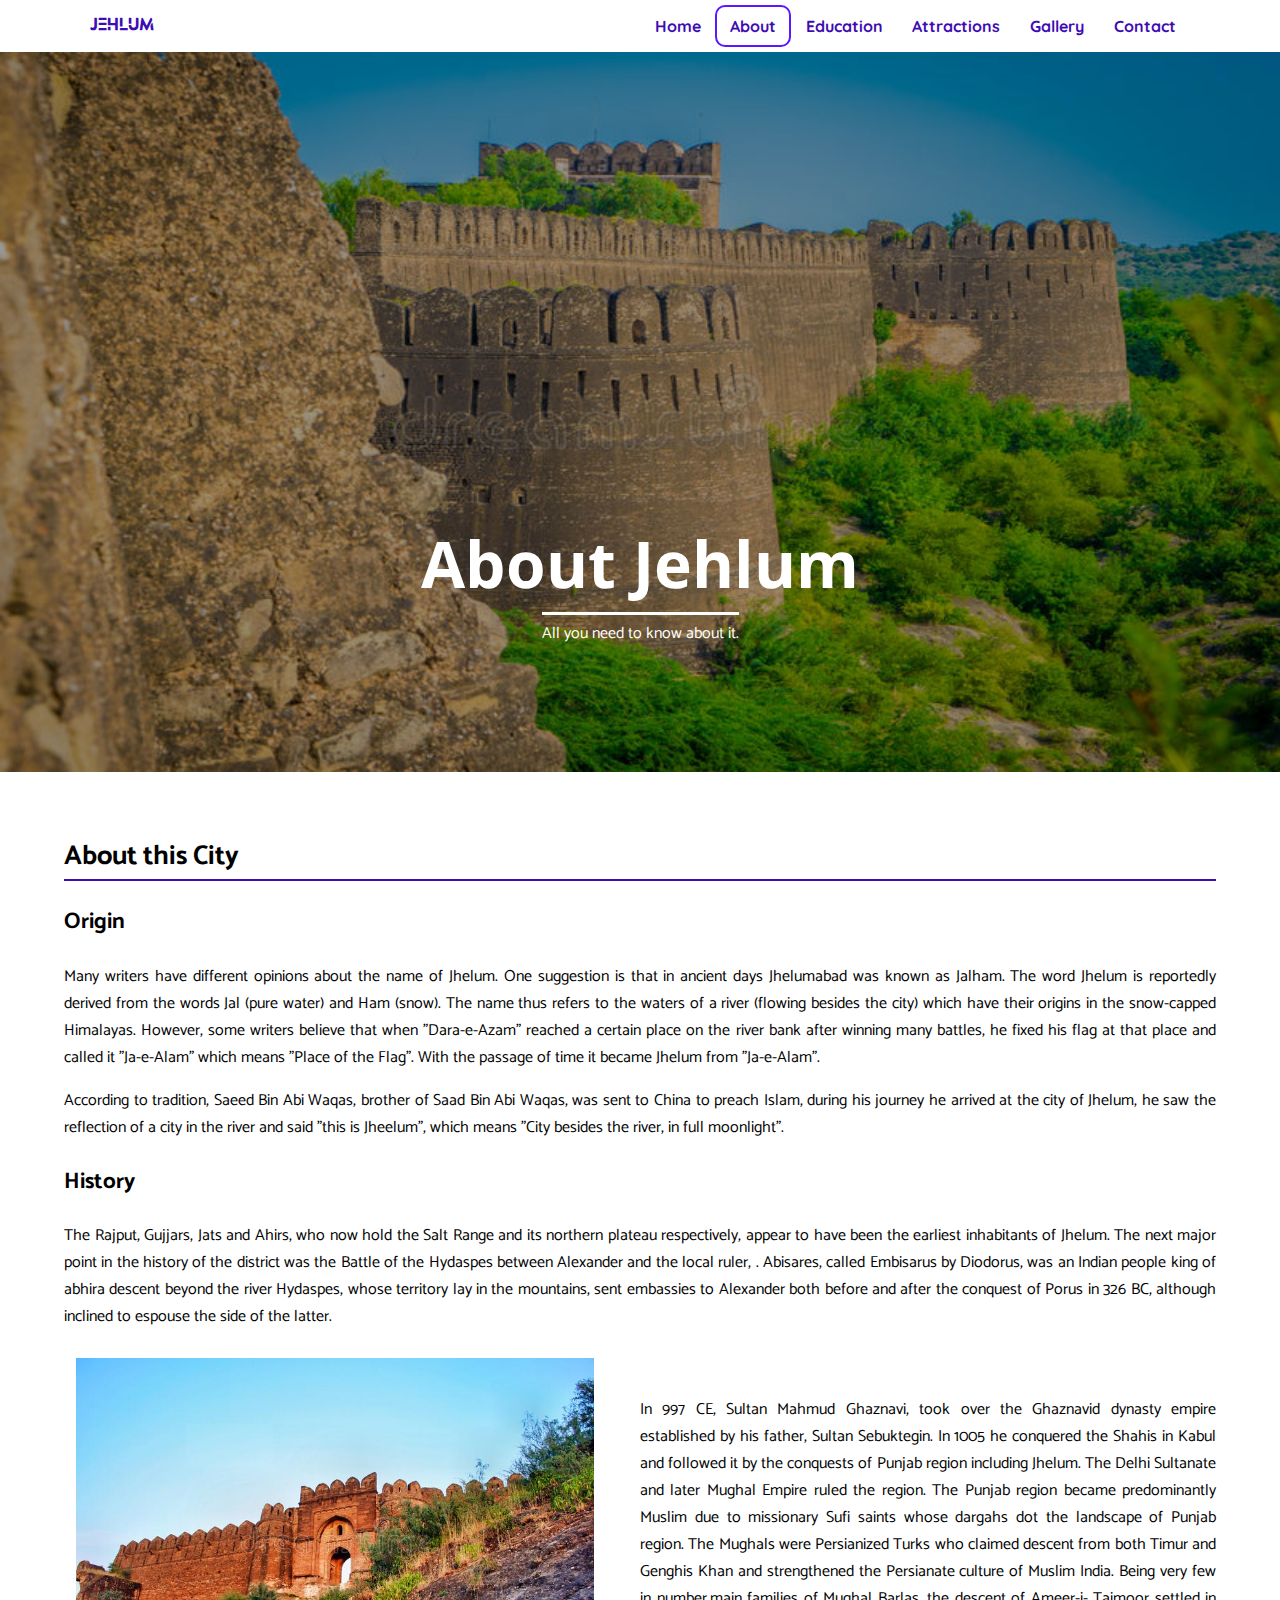
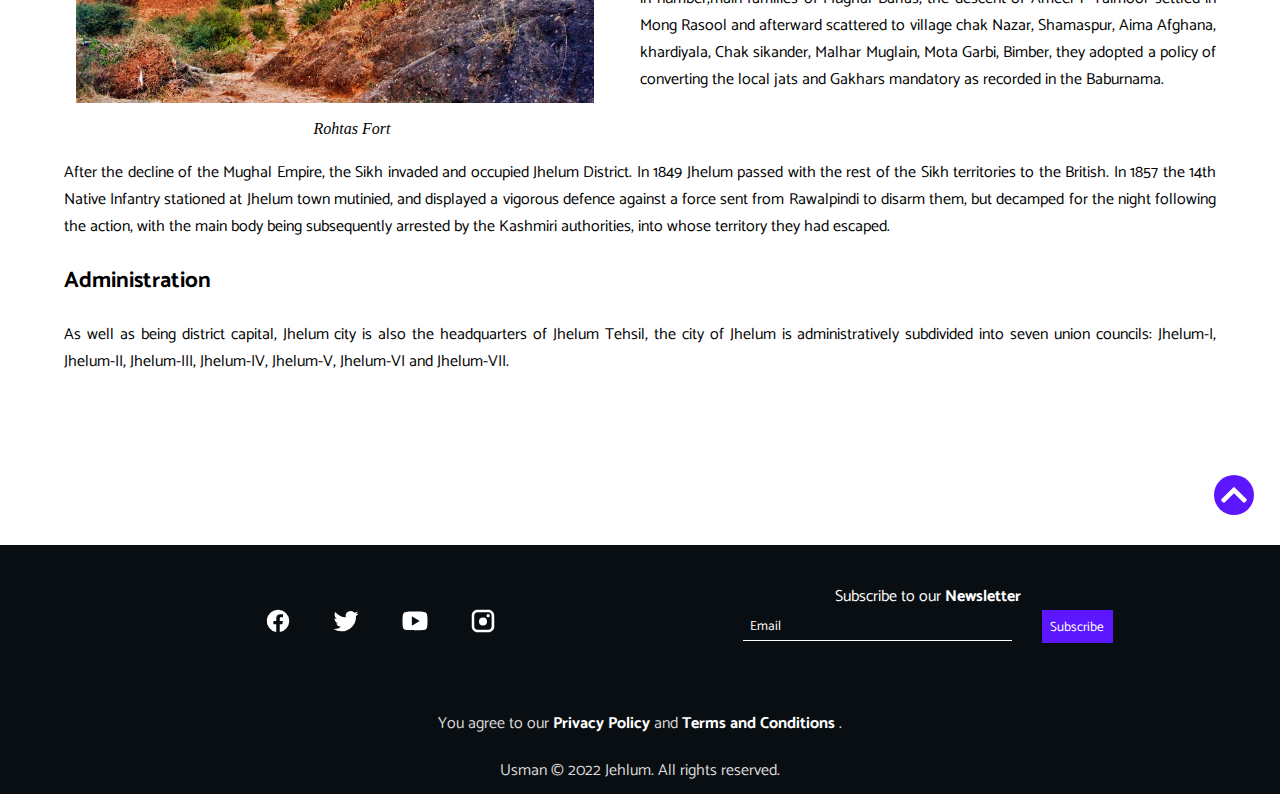
==== commit eb4417d3: "removed map and completed gallery" ====
--- a/pages/about.html
+++ b/pages/about.html
@@ -51,7 +51,6 @@
                                 </div>
                             </li>
                             <li><a href="gallery.html">Gallery</a></li>
-                            <li><a href="map.html">Map</a></li>
                             <li><a href="contact.html">Contact</a></li>
                         </ul>
                     </div>
--- a/css/styles.css
+++ b/css/styles.css
@@ -70,11 +70,8 @@
     display: flex;
     justify-content: space-between;
     align-items: center;
-    border-bottom: solid 5px var(--second-color);
-    padding-bottom: 0.5vh;
     max-width: 1450px;
     margin: 0 7%;
-    border-radius: 10px;
 }
 
 #logo p {
@@ -208,7 +205,6 @@
 }
 
 .newsletter form .form-values input:focus {
-    width: 50%;
     border: none;
     border-bottom: solid 1px var(--main-color);
     outline: none;
@@ -344,69 +340,34 @@
     margin: 0;
 }
 
-.map .map-container {
-    width: 100%;
-    margin-top: 7vh;
-}
-
-.map .map-container iframe {
-    padding: 0;
-    margin: 0;
-    width: 80%;
-    margin-left: 10%;
-    height: 80vh;
-    box-shadow: 0 0 5px var(--main-color);
-}
-
-.gallery {
+.gallery .split-item {
     width: 100%;
     display: flex;
     flex-direction: column;
     justify-content: center;
     align-items: center;
     text-align: center;
+    margin: 0;
+    padding: 0;
     margin-top: 7vh;
 }
 
-.split-two,
-.split-three,
-.split-left,
-.split-right {
+.split-item img {
     width: 100%;
-    display: flex;
-    flex-direction: row;
-    justify-content: space-between;
-    align-items: center;
-    text-align: justify;
-    margin-top: 7vh;
-}
-
-.split-item {
-    width: 50%;
-}
-
-.split-three {
-}
-
-.split-left {
-}
-
-.split-right {
-}
-
-.image-full {
-    width: 100%;
-    margin-top: 7vh;
-}
+    height: auto;
+}
+    
+figure figcaption {
+    text-align: center;
+    padding: 5px;
+}
+
+
 
 /* Tablets */
 
 @media screen and (min-width: 700px) {
     /* Mostly same as Mobile */
-
-    .newsletter form input:focus {
-        width: 40%;
-    }
 
     .footer-container {
         margin-top: 10%;
@@ -418,7 +379,7 @@
     }
 
     .cover-content {
-        margin-bottom: 5vh;
+        margin-bottom: 10vh;
     }
 
     .cover-content h1 {
@@ -554,10 +515,6 @@
         width: 50%;
     }
 
-    .newsletter form input:focus {
-        width: 60%;
-    }
-
     #cover-image {
         margin: 0;
     }
@@ -599,6 +556,47 @@
     .aside-image p {
         width: 50%;
     }
+    
+    .split-two,
+    .split-three,
+    .split-left,
+    .split-right {
+        width: 100%;
+        display: flex;
+        flex-direction: row;
+        justify-content: space-around;
+        align-items: center;
+        text-align: justify;
+    }
+    
+    .split-two,
+    .split-three,
+    .split-left,
+    .split-right, .split-item {
+        margin: 1% !important;
+        padding: 0 !important;
+    }
+    
+    .split-two,
+    .split-three,
+    .split-left,
+    .split-right, .split-item img {
+        width: 100%;
+        margin-top: 10vh !important;
+        height: 40vh;
+    }
+    
+    .gallery figure img {
+        height: 40vh;
+    }
+    
+    .split-left .first-item, .split-right .second-item {
+        width: 34%;
+    }
+    
+    .split-left .second-item, .split-right .first-item {
+        width: 66%;
+    }
 
 }
 
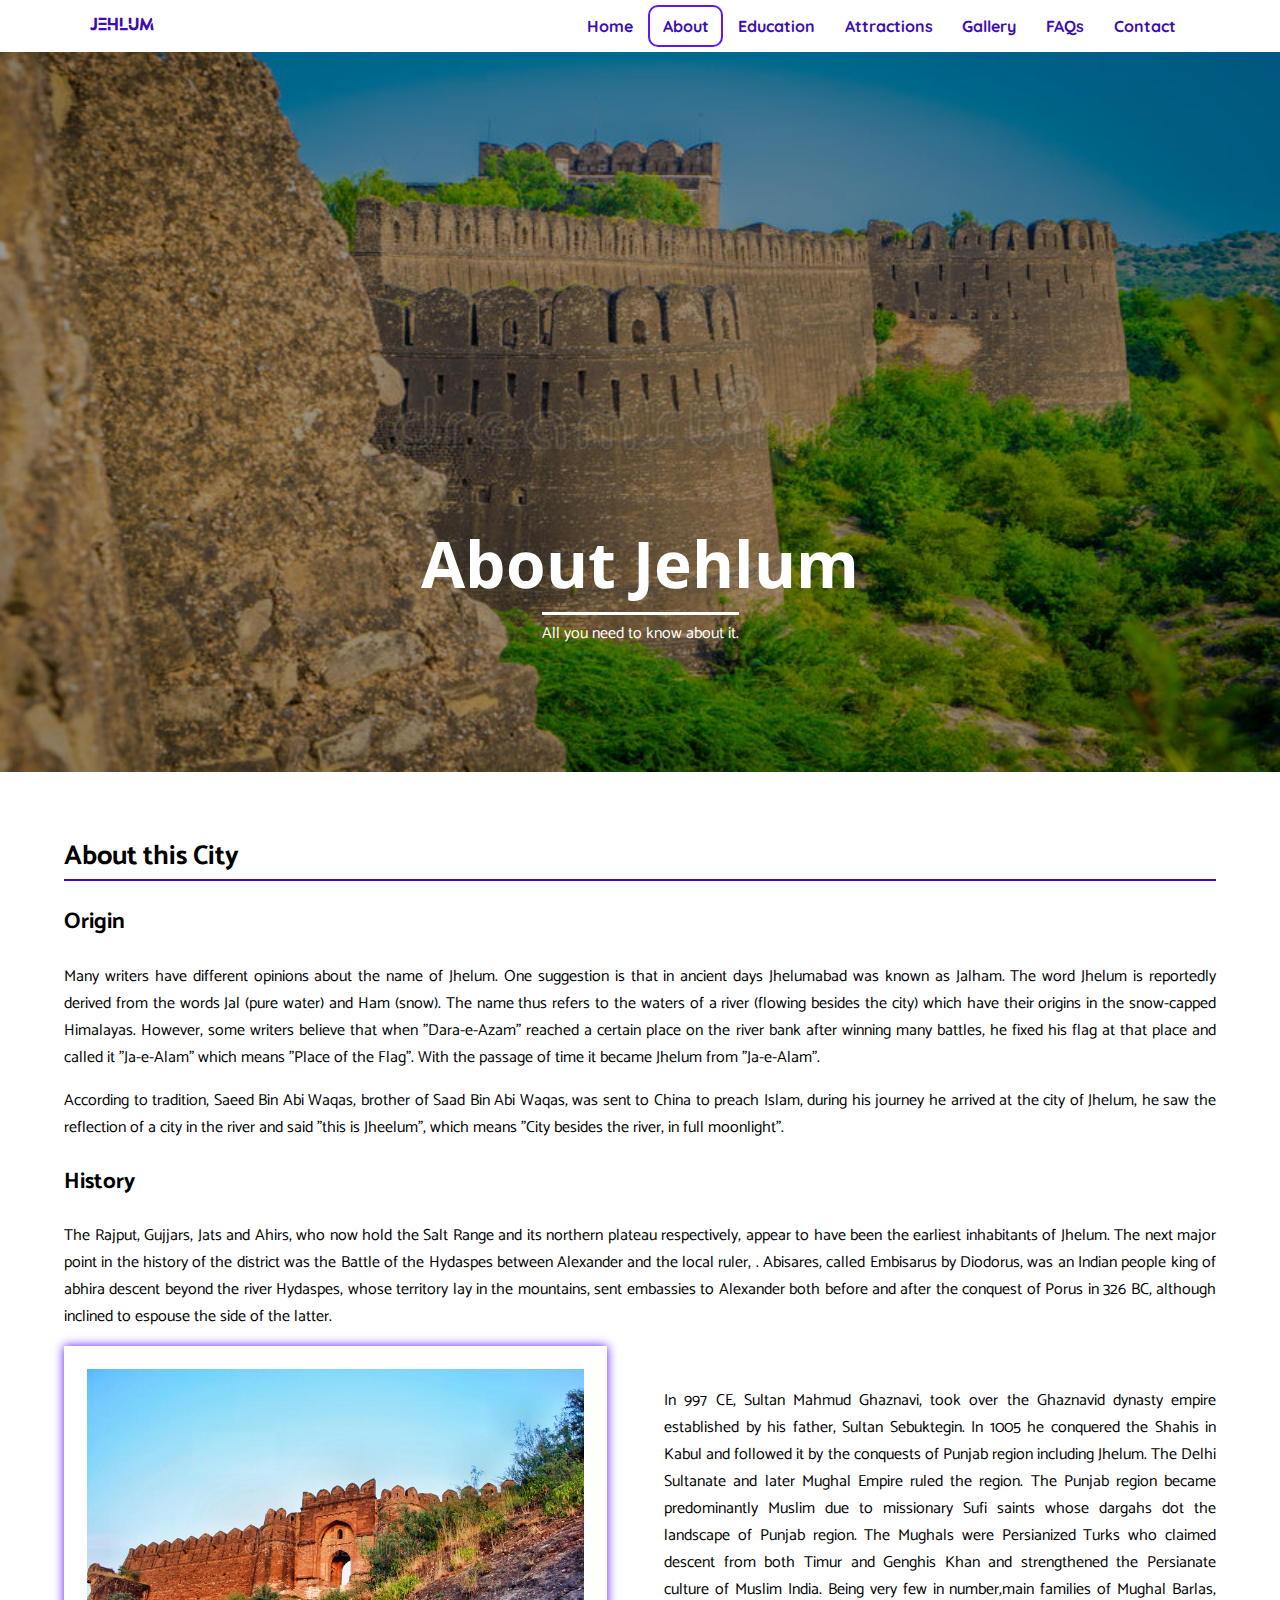
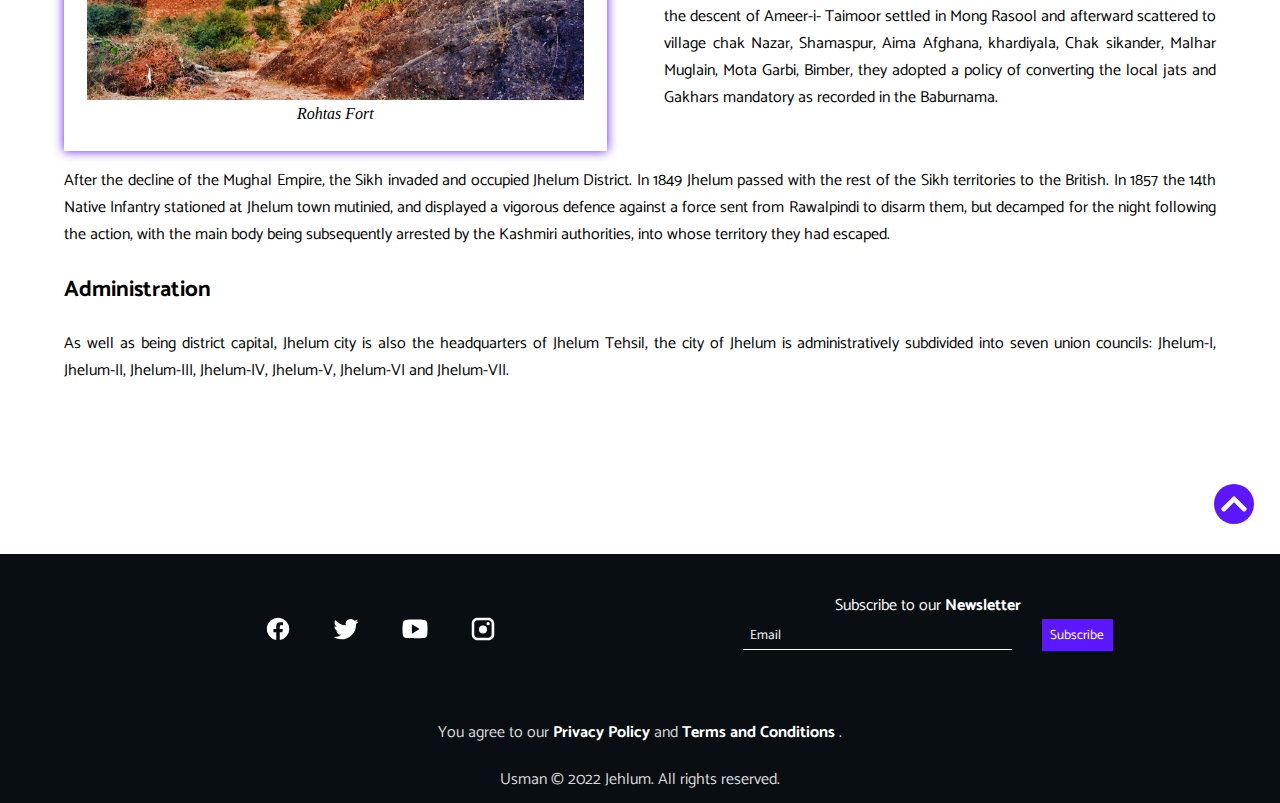
==== commit d400cc07: "added mobile menu using css" ====
--- a/pages/about.html
+++ b/pages/about.html
@@ -18,17 +18,26 @@
                     </p>
                 </div>
                 <div class="menus">
-                    <div class="navbar-menu-bars">
-                        <a href="#" title="Menu">
-                            <svg viewBox="0 0 283 200">
-                                <rect x="0" y="0" width="283" height="47" />
-                                <rect x="0" y="80" width="283" height="47" />
-                                <rect x="0" y="160" width="283" height="47" />
-                            </svg>
-                        </a>
-                    </div>
-
-                    <div class="navbar-menu-list">
+                    <div id="navbar-menu-bars">
+                        <svg viewBox="0 0 283 200">
+                            <rect x="0" y="0" width="283" height="47" />
+                            <rect x="0" y="80" width="283" height="47" />
+                            <rect x="0" y="160" width="283" height="47" />
+                        </svg>
+                        <div id="navbar-menu-bars-list">
+                            <ul>
+                                <li><a href="../index.html">Home</a></li>
+                                <li id="current_selected_nav_mobile"><a href="#">About</a></li>
+                                <li><a href="education/dina.html">Education</a></li>
+                                <li><a href="attraction/khewramines.html">Attractions</a></li>
+                                <li><a href="gallery.html">Gallery</a></li>
+                                <li><a href="faq.html">FAQs</a></li>
+                                <li><a href="contact.html">Contact</a></li>
+                            </ul>
+                        </div>
+                    </div>
+
+                    <div id="navbar-menu-list">
                         <ul>
                             <li><a href="../index.html">Home</a></li>
                             <li id="current_selected_nav"><a href="#">About</a></li>
@@ -51,6 +60,7 @@
                                 </div>
                             </li>
                             <li><a href="gallery.html">Gallery</a></li>
+                            <li><a href="faq.html">FAQs</a></li>
                             <li><a href="contact.html">Contact</a></li>
                         </ul>
                     </div>
@@ -78,80 +88,100 @@
                     <h2>
                         About this City
                     </h2>
-                    <article class="origin">
-                        <h3>
-                            Origin
-                        </h3>
-                        <p>
-                            Many writers have different opinions about the name of Jhelum. One suggestion is that in
-                            ancient days Jhelumabad was known as Jalham. The word Jhelum is reportedly derived from the
-                            words Jal (pure water) and Ham (snow). The name thus refers to the waters of a river
-                            (flowing besides the city) which have their origins in the snow-capped Himalayas.
-                            However, some writers believe that when "Dara-e-Azam" reached a certain place on the river
-                            bank after winning many battles, he fixed his flag at that place and called it "Ja-e-Alam"
-                            which means "Place of the Flag". With the passage of time it became Jhelum from "Ja-e-Alam".
-                        </p>
-                        <p>
-                            According to tradition, Saeed Bin Abi Waqas, brother of Saad Bin Abi Waqas, was sent to
-                            China to preach Islam, during his journey he arrived at the city of Jhelum, he saw the
-                            reflection of a city in the river and said "this is Jheelum", which means "City
-                            besides the river, in full moonlight".
-                        </p>
-                    </article>
-                    <article class="history">
-                        <h3>
-                            History
-                        </h3>
-                        <p>
-                            The Rajput, Gujjars, Jats and Ahirs, who now hold the Salt Range and its
-                            northern plateau respectively, appear to have been the earliest inhabitants of Jhelum.
-                            The next major point in the history of the district was the Battle of the Hydaspes between
-                            Alexander and the local ruler, . Abisares, called
-                            Embisarus by Diodorus, was an Indian people king of abhira descent
-                            beyond the river Hydaspes, whose territory lay in the mountains, sent embassies to Alexander
-                            both before and after the conquest of Porus in 326 BC, although inclined to espouse the side
-                            of the latter.
-                        </p>
-                        <div class="aside-image">
-                            <figure>
-                                <img src="../graphics/images/about1.jpg" alt="About Rohtas Fort">
-                                <figcaption>
-                                    <em>Rohtas Fort</em>
-                                </figcaption>
-                            </figure>
-                            <p>
-                                In 997 CE, Sultan Mahmud Ghaznavi, took over the Ghaznavid dynasty empire established by
-                                his father, Sultan Sebuktegin. In 1005 he conquered the Shahis in Kabul and followed it
-                                by the conquests of Punjab region including Jhelum. The Delhi Sultanate and later Mughal
-                                Empire ruled the region. The Punjab region became predominantly Muslim due to missionary
-                                Sufi saints whose dargahs dot the landscape of Punjab region. The Mughals were
-                                Persianized Turks who claimed descent from both Timur and Genghis Khan and strengthened
-                                the Persianate culture of Muslim India. Being very few in number,main families of Mughal
-                                Barlas, the descent of Ameer-i- Taimoor settled in Mong Rasool and afterward scattered
-                                to village chak Nazar, Shamaspur, Aima Afghana, khardiyala, Chak sikander, Malhar
-                                Muglain, Mota Garbi, Bimber, they adopted a policy of converting the local jats and
-                                Gakhars mandatory as recorded in the Baburnama.
-                            </p>
-                        </div>
-                        <p>
-                            After the decline of the Mughal Empire, the Sikh invaded and occupied Jhelum District. In
-                            1849 Jhelum passed with the rest of the Sikh territories to the British. In 1857 the 14th
-                            Native Infantry stationed at Jhelum town mutinied, and displayed a vigorous defence against
-                            a force sent from Rawalpindi to disarm them, but decamped for the night following the
-                            action, with the main body being subsequently arrested by the Kashmiri authorities, into
-                            whose territory they had escaped.
-                        </p>
-                    </article>
-                    <article class="administration">
-                        <h3>
-                            Administration
-                        </h3>
-                        <p>
-                            As well as being district capital, Jhelum city is also the headquarters of Jhelum Tehsil,
-                            the city of Jhelum is administratively subdivided into seven union councils: Jhelum-I,
-                            Jhelum-II, Jhelum-III, Jhelum-IV, Jhelum-V, Jhelum-VI and Jhelum-VII.
-                        </p>
-                    </article>
+                    <div class="about-container">
+                        <article class="origin">
+                            <h3>
+                                Origin
+                            </h3>
+                            <p>
+                                Many writers have different opinions about the name of Jhelum. One suggestion is that in
+                                ancient days Jhelumabad was known as Jalham. The word Jhelum is reportedly derived from
+                                the
+                                words Jal (pure water) and Ham (snow). The name thus refers to the waters of a river
+                                (flowing besides the city) which have their origins in the snow-capped Himalayas.
+                                However, some writers believe that when "Dara-e-Azam" reached a certain place on the
+                                river
+                                bank after winning many battles, he fixed his flag at that place and called it
+                                "Ja-e-Alam"
+                                which means "Place of the Flag". With the passage of time it became Jhelum from
+                                "Ja-e-Alam".
+                            </p>
+                            <p>
+                                According to tradition, Saeed Bin Abi Waqas, brother of Saad Bin Abi Waqas, was sent to
+                                China to preach Islam, during his journey he arrived at the city of Jhelum, he saw the
+                                reflection of a city in the river and said "this is Jheelum", which means "City
+                                besides the river, in full moonlight".
+                            </p>
+                        </article>
+                        <article class="history">
+                            <h3>
+                                History
+                            </h3>
+                            <p>
+                                The Rajput, Gujjars, Jats and Ahirs, who now hold the Salt Range and its
+                                northern plateau respectively, appear to have been the earliest inhabitants of Jhelum.
+                                The next major point in the history of the district was the Battle of the Hydaspes
+                                between
+                                Alexander and the local ruler, . Abisares, called
+                                Embisarus by Diodorus, was an Indian people king of abhira descent
+                                beyond the river Hydaspes, whose territory lay in the mountains, sent embassies to
+                                Alexander
+                                both before and after the conquest of Porus in 326 BC, although inclined to espouse the
+                                side
+                                of the latter.
+                            </p>
+                            <div class="aside-image">
+                                <figure>
+                                    <img src="../graphics/images/about1.jpg" alt="About Rohtas Fort">
+                                    <figcaption>
+                                        <em>Rohtas Fort</em>
+                                    </figcaption>
+                                </figure>
+                                <p>
+                                    In 997 CE, Sultan Mahmud Ghaznavi, took over the Ghaznavid dynasty empire
+                                    established by
+                                    his father, Sultan Sebuktegin. In 1005 he conquered the Shahis in Kabul and followed
+                                    it
+                                    by the conquests of Punjab region including Jhelum. The Delhi Sultanate and later
+                                    Mughal
+                                    Empire ruled the region. The Punjab region became predominantly Muslim due to
+                                    missionary
+                                    Sufi saints whose dargahs dot the landscape of Punjab region. The Mughals were
+                                    Persianized Turks who claimed descent from both Timur and Genghis Khan and
+                                    strengthened
+                                    the Persianate culture of Muslim India. Being very few in number,main families of
+                                    Mughal
+                                    Barlas, the descent of Ameer-i- Taimoor settled in Mong Rasool and afterward
+                                    scattered
+                                    to village chak Nazar, Shamaspur, Aima Afghana, khardiyala, Chak sikander, Malhar
+                                    Muglain, Mota Garbi, Bimber, they adopted a policy of converting the local jats and
+                                    Gakhars mandatory as recorded in the Baburnama.
+                                </p>
+                            </div>
+                            <p>
+                                After the decline of the Mughal Empire, the Sikh invaded and occupied Jhelum District.
+                                In
+                                1849 Jhelum passed with the rest of the Sikh territories to the British. In 1857 the
+                                14th
+                                Native Infantry stationed at Jhelum town mutinied, and displayed a vigorous defence
+                                against
+                                a force sent from Rawalpindi to disarm them, but decamped for the night following the
+                                action, with the main body being subsequently arrested by the Kashmiri authorities, into
+                                whose territory they had escaped.
+                            </p>
+                        </article>
+                        <article class="administration">
+                            <h3>
+                                Administration
+                            </h3>
+                            <p>
+                                As well as being district capital, Jhelum city is also the headquarters of Jhelum
+                                Tehsil,
+                                the city of Jhelum is administratively subdivided into seven union councils: Jhelum-I,
+                                Jhelum-II, Jhelum-III, Jhelum-IV, Jhelum-V, Jhelum-VI and Jhelum-VII.
+                            </p>
+                        </article>
+                    </div>
                 </section>
             </main>
         </div>
--- a/css/styles.css
+++ b/css/styles.css
@@ -92,25 +92,77 @@
 
 /* Mobile First Design */
 
-.navbar-menu-bars {
+#navbar-menu-bars {
     margin: 20px 30px;
 }
 
-.navbar-menu-bars a svg {
+#navbar-menu-bars svg {
     width: 30px;
     height: auto;
     z-index: 1;
 }
 
-.navbar-menu-bars a svg rect {
+#navbar-menu-bars svg rect {
     fill: var(--main-color) !important;
 }
 
-.navbar-menu-bars a svg:hover {
+#navbar-menu-bars svg:hover {
     box-shadow: 0 0 20px var(--third-color);
 }
 
-.navbar-menu-list {
+#navbar-menu-bars-list {
+    display: none;
+    background-color: var(--white-color);
+    margin-left: -100px;
+}
+
+#navbar-menu-bars-list ul {
+    padding: 0 40px;
+}
+
+#navbar-menu-bars-list li {
+    list-style: none;
+    margin: 0;
+    padding: 0;
+}
+
+#navbar-menu-bars-list li a {
+    text-decoration: none;
+    color: var(--main-color);
+    border: 2px solid var(--white-color);
+    white-space: nowrap;
+    font-size: 1rem;
+    font-family: paragraphFont, Arial, sans-serif, Calibri;
+    padding: 10px;
+    margin: 0;
+    display: block;
+    text-align: center;
+}
+
+#navbar-menu-bars-list li a:hover {
+    border: 1px solid var(--main-color);
+    box-shadow: 0 0 20px var(--third-color);
+    border-radius: 10px;
+    position: relative;
+    z-index: 11;
+}
+
+#current_selected_nav_mobile a {
+    border: 1px solid var(--main-color) !important;
+    box-shadow: 0 0 20px var(--third-color);
+    border-radius: 10px;
+    position: relative;
+    z-index: 11;
+}
+
+#navbar-menu-bars:hover #navbar-menu-bars-list {
+    display: flex;
+    flex-direction: column;
+    position: absolute;
+    z-index: 10;
+}
+
+#navbar-menu-list {
     display: none;
 }
 
@@ -341,28 +393,131 @@
 }
 
 .gallery .split-item {
-    width: 100%;
+    width: 96%;
     display: flex;
     flex-direction: column;
     justify-content: center;
     align-items: center;
     text-align: center;
     margin: 0;
-    padding: 0;
+    padding: 2%;
     margin-top: 7vh;
+    box-shadow: 0 0 10px var(--third-color);
 }
 
 .split-item img {
     width: 100%;
     height: auto;
 }
-    
+
 figure figcaption {
     text-align: center;
     padding: 5px;
 }
 
-
+.form-container {
+    width: 90%;
+    margin-left: 5%;
+    margin-top: 15vh;
+}
+
+.form-group {
+    display: flex;
+    flex-direction: column;
+    justify-content: center;
+    text-align: left;
+    margin: 0;
+    padding: 0;
+    margin-top: 5vh;
+}
+
+.form-group label {
+    margin-bottom: 2%;
+    font-family: paragraphFont, Arial, sans-serif, Calibri;
+    ;
+}
+
+.form-group textarea {
+    font-family: paragraphFont, Arial, sans-serif, Calibri;
+    padding: 7px 15px;
+    outline: none;
+    border: var(--main-color) 2px solid;
+    max-width: 100%;
+    max-height: 80vh;
+    min-width: 40%;
+    min-height: 20vh;
+    height: 40vh;
+}
+
+.form-group input {
+    font-family: paragraphFont, Arial, sans-serif, Calibri;
+    padding: 0 15px;
+    border: none;
+    outline: none;
+    border-bottom: var(--main-color) 2px solid;
+}
+
+.form-group input:focus,
+.form-group textarea:focus {
+    border-bottom: var(--main-color) 4px solid;
+}
+
+.submit-buttons {
+    width: 50%;
+    margin-left: 40%;
+    flex-direction: row;
+    justify-content: space-evenly;
+}
+
+.submit-buttons button {
+    padding: 7px 15px;
+    border-radius: 10px;
+    background-color: var(--third-color);
+    color: var(--white-color);
+    font-family: paragraphFont, Arial, sans-serif, Calibri;
+    cursor: pointer;
+    outline: none;
+    border: none;
+}
+
+
+.submit-buttons button:hover {
+    background-color: var(--main-color);
+    box-shadow: 0 0 10px var(--main-color);
+}
+
+.faq-question {
+    margin-top: 10vh;
+}
+
+.faq-question details {
+    width: 100%;
+}
+
+.faq-question details summary {
+    display: inline;
+    padding: 5px 15px;
+    cursor: pointer;
+    font-family: paragraphFont, Arial, sans-serif, Calibri;
+    color: var(--white-color);
+    background-color: var(--third-color);
+}
+
+.faq-question details summary:hover {
+    background-color: var(--main-color);
+    box-shadow: 0 0 10px var(--main-color);
+}
+
+.inline-url a {
+    font-family: paragraphFont, Arial, sans-serif, Calibri;
+    text-decoration: none;
+    font-weight: bold;
+}
+
+.inline-url a:hover {
+    text-decoration: underline;
+    text-decoration-color: var(--third-color);
+}
 
 /* Tablets */
 
@@ -398,32 +553,37 @@
         font-size: 1.4rem !important;
     }
 
+    .form-container {
+        width: 70%;
+        margin-left: 15%;
+    }
+
 }
 
 /* Desktops */
 
 @media screen and (min-width: 1024px) {
 
-    .navbar-menu-bars {
+    #navbar-menu-bars {
         display: none;
     }
 
-    .navbar-menu-list {
+    #navbar-menu-list {
         display: block;
     }
 
-    .navbar-menu-list ul {
+    #navbar-menu-list ul {
         padding: 0;
         display: flex;
         justify-content: center;
         text-align: center;
     }
 
-    .navbar-menu-list ul li {
+    #navbar-menu-list ul li {
         list-style-type: none;
     }
 
-    .navbar-menu-list ul li a {
+    #navbar-menu-list ul li a {
         text-decoration: none;
         font-family: headingFont, Calibri;
         font-weight: bold;
@@ -435,7 +595,7 @@
         z-index: 0;
     }
 
-    .navbar-menu-list ul li a:hover {
+    #navbar-menu-list ul li a:hover {
         border: var(--third-color) solid 2px;
         box-shadow: 0 0 10px var(--third-color);
         border-radius: 10px;
@@ -446,37 +606,42 @@
         z-index: 0;
     }
 
-    .navbar-menu-list ul li .dropdown {
+    #navbar-menu-list ul li .dropdown {
         position: relative;
         display: inline-block;
     }
 
-    .navbar-menu-list ul li .dropdown .dropdown-content {
+    #navbar-menu-list ul li .dropdown .dropdown-content {
         padding: 20px;
         position: absolute;
         display: none;
-        background-color: transparent;
         background-color: var(--white-color);
     }
 
-    .navbar-menu-list ul li .dropdown .dropdown-content a {
-        border: var(--white-color) solid 2px;
+    #navbar-menu-list ul li .dropdown .dropdown-content a {
+        border: var(--white-color) solid 2px !important;
         white-space: nowrap;
     }
 
-    .navbar-menu-list ul li .dropdown:hover .dropdown-content {
+    #navbar-menu-list ul li .dropdown:hover .dropdown-content {
         display: flex;
         flex-direction: column;
         z-index: 3;
     }
 
-    .navbar-menu-list ul li .dropdown .dropdown-content a:hover {
+    #navbar-menu-list ul li .dropdown .dropdown-content a:hover {
         z-index: 4;
-        border: var(--third-color) solid 2px;
+        border: var(--third-color) solid 2px !important;
     }
 
     #current_selected_nav a {
-        border: var(--third-color) solid 2px;
+        border: var(--third-color) solid 2px !important;
+        border-radius: 10px;
+        z-index: 1;
+    }
+
+    #current_selected_nav #current_selected_nav_dropdown {
+        border: var(--third-color) solid 2px !important;
         border-radius: 10px;
         z-index: 1;
     }
@@ -543,20 +708,22 @@
     }
 
     .aside-image figure {
-        width: 50%;
+        width: 45%;
+        margin-right: 5%;
+        padding: 2%;
+        box-shadow: 0 0 10px var(--third-color);
     }
 
     .aside-image figure img {
-        width: 90%;
+        width: 100%;
         height: auto;
-        padding: 2%;
         margin: 0;
     }
 
     .aside-image p {
         width: 50%;
     }
-    
+
     .split-two,
     .split-three,
     .split-left,
@@ -568,36 +735,34 @@
         align-items: center;
         text-align: justify;
     }
-    
-    .split-two,
-    .split-three,
-    .split-left,
-    .split-right, .split-item {
-        margin: 1% !important;
-        padding: 0 !important;
-    }
-    
-    .split-two,
-    .split-three,
-    .split-left,
-    .split-right, .split-item img {
+
+    .gallery .split-item {
+        width: 92%;
+        margin-right: 2%;
+        margin-top: 10vh;
+        padding: 2%;
+        box-shadow: 0 0 10px var(--third-color);
+    }
+
+    .gallery .split-item img {
         width: 100%;
-        margin-top: 10vh !important;
         height: 40vh;
     }
-    
-    .gallery figure img {
-        height: 40vh;
-    }
-    
-    .split-left .first-item, .split-right .second-item {
+
+    .split-left .first-item,
+    .split-right .second-item {
         width: 34%;
     }
-    
-    .split-left .second-item, .split-right .first-item {
+
+    .split-left .second-item,
+    .split-right .first-item {
         width: 66%;
     }
 
+    .form-container {
+        width: 50%;
+        margin-left: 25%;
+    }
 }
 
 /* Larger than 2k */
